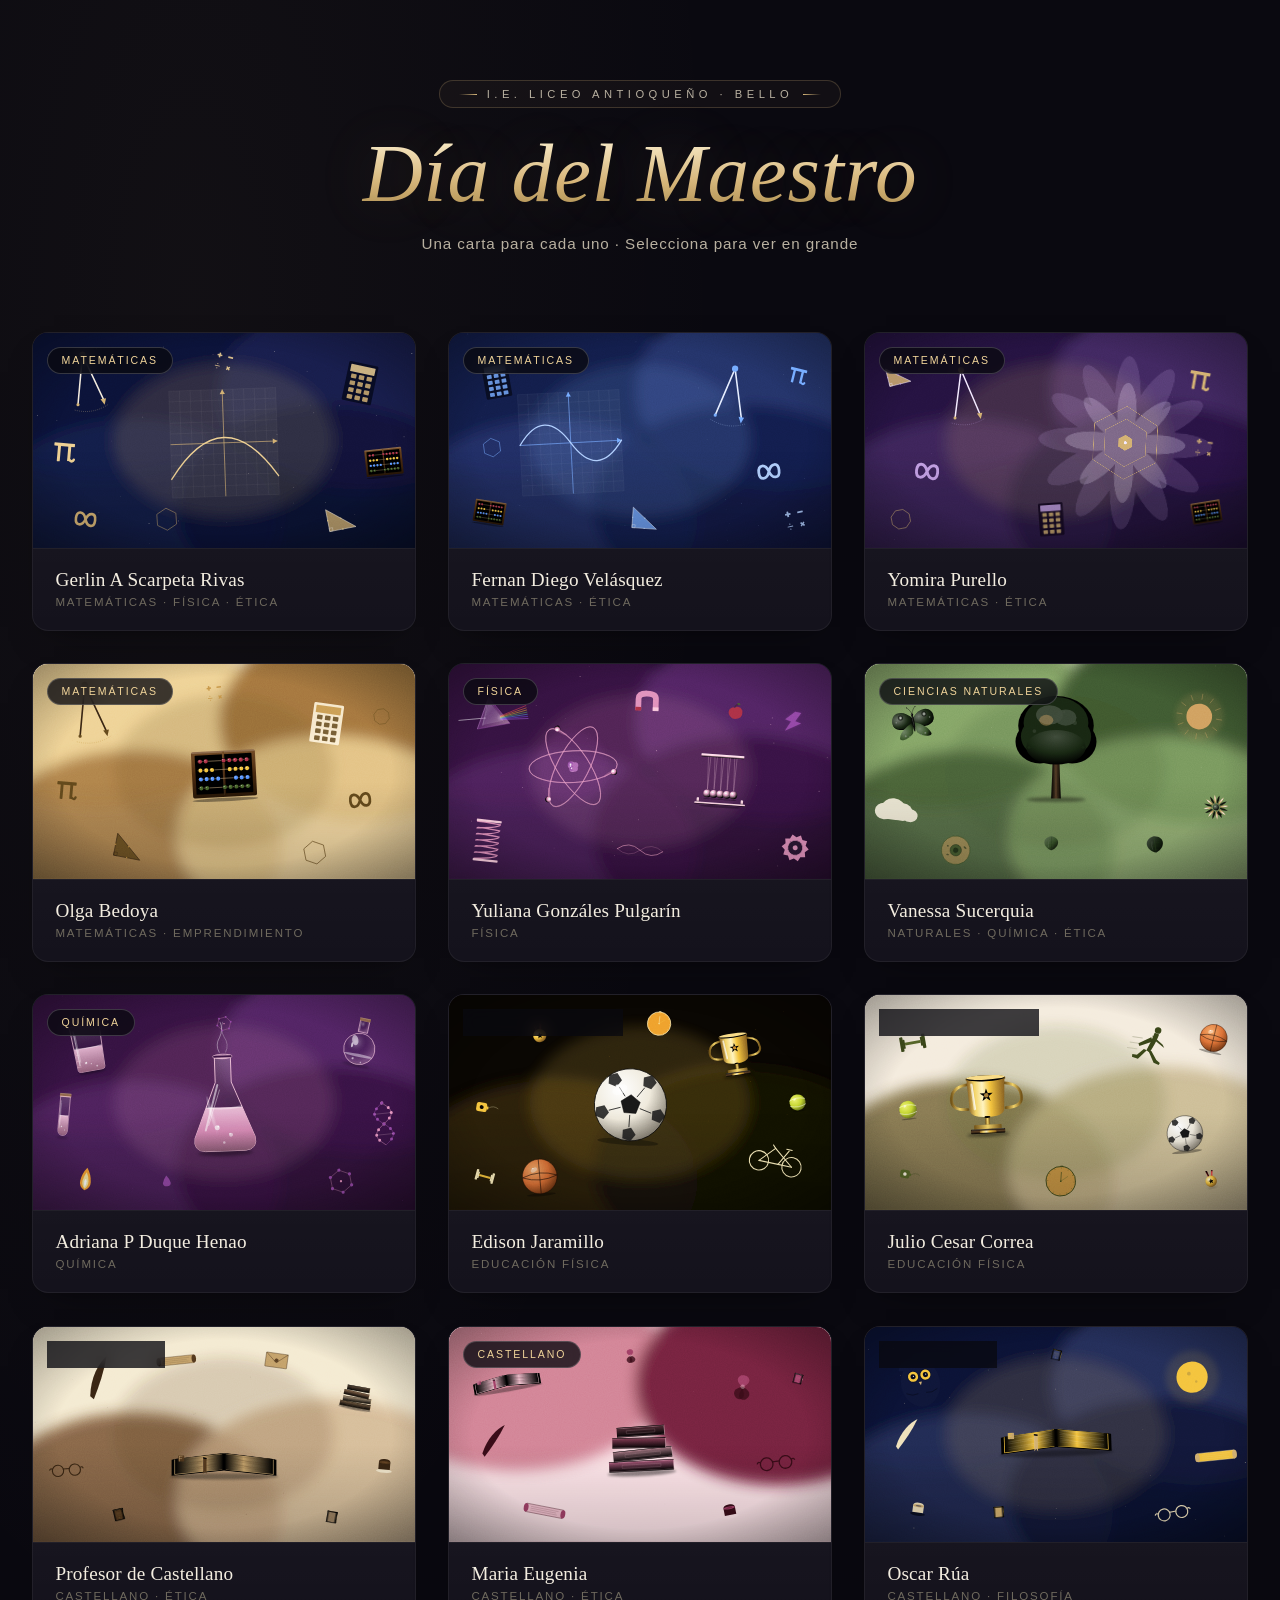
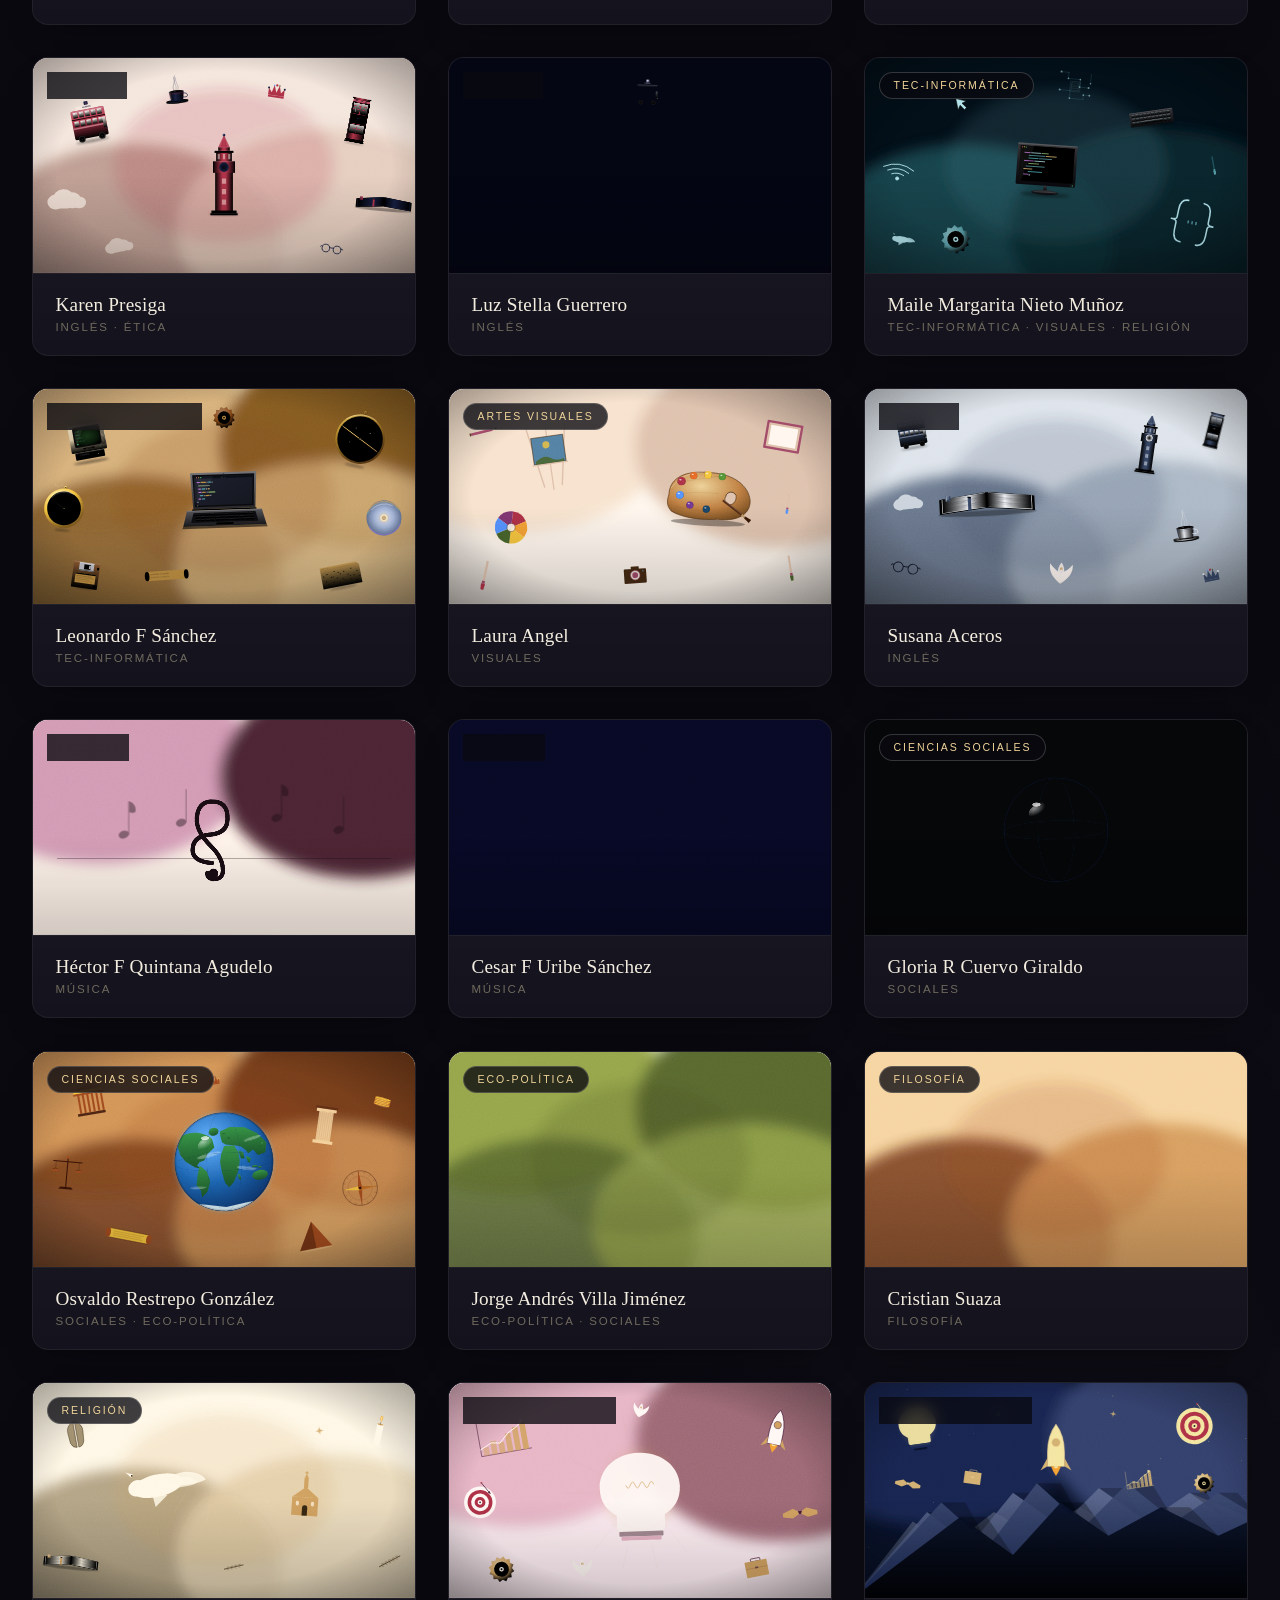
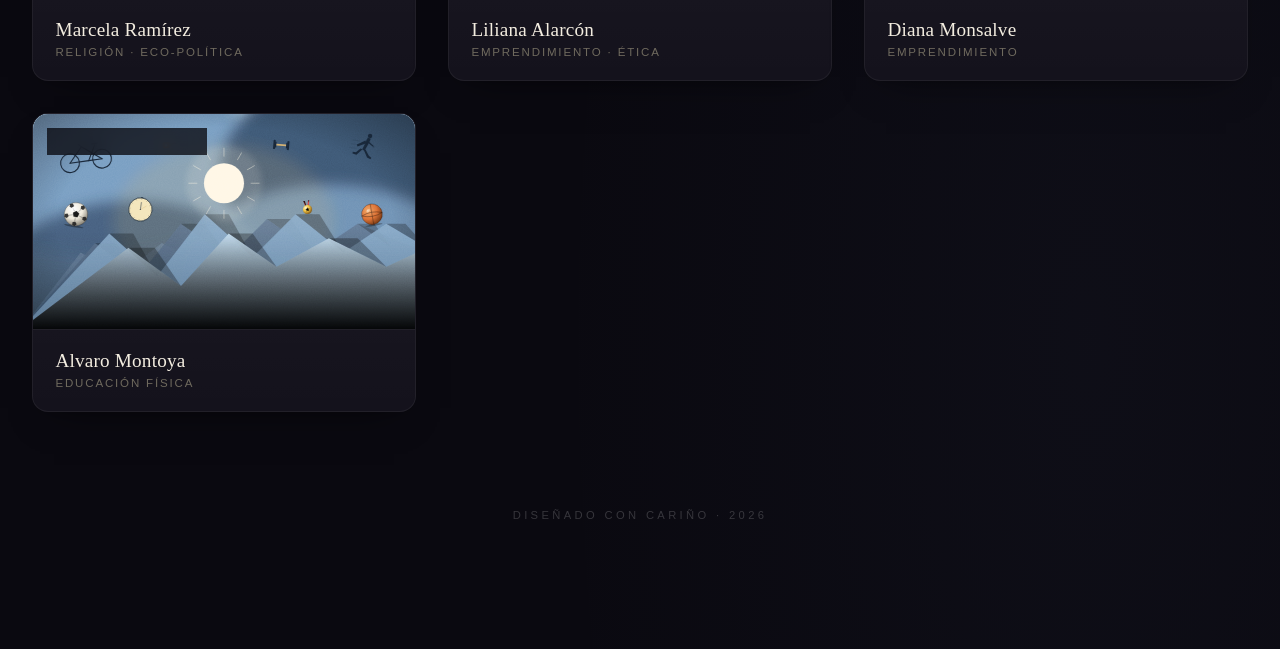
==== index.html @ 836ba392 "Día del Maestro · Galería interactiva del Liceo Antioqueño 28 cartas de homenaje, una por profesor, " ====
<!DOCTYPE html>
<html lang="es">
<head>
  <meta charset="UTF-8" />
  <meta name="viewport" content="width=device-width, initial-scale=1.0" />
  <title>Día del Maestro · I.E. Liceo Antioqueño</title>
  <link rel="preconnect" href="https://fonts.googleapis.com">
  <link rel="preconnect" href="https://fonts.gstatic.com" crossorigin>
  <link rel="stylesheet" href="assets/styles.css" />
  <link rel="preload" as="script" href="assets/palettes.js">
  <link rel="preload" as="script" href="assets/composition.js">
  <link rel="preload" as="script" href="assets/motifs.js">
  <link rel="preload" as="script" href="assets/teachers.js">
</head>
<body class="gallery-page">
  <header class="gallery-header">
    <span class="eyebrow">I.E. Liceo Antioqueño · Bello</span>
    <h1>Día del Maestro</h1>
    <p class="subtitle">Una carta para cada uno · Selecciona para ver en grande</p>
  </header>

  <main id="grid" class="grid"></main>

  <footer class="gallery-footer">
    <span>Diseñado con cariño · 2026</span>
  </footer>

  <!-- GSAP asíncrono (no bloquea) -->
  <script async src="https://cdn.jsdelivr.net/npm/gsap@3.12.5/dist/gsap.min.js"></script>

  <!-- Módulos en orden: tokens → composición → motivos → datos → render -->
  <script src="assets/palettes.js"></script>
  <script src="assets/composition.js"></script>
  <script src="assets/motifs.js"></script>
  <script src="assets/teachers.js"></script>
  <script src="assets/gallery.js" defer></script>
</body>
</html>
---- assets/styles.css ----
/* ============================================================
   STYLES · Día del Maestro · v4 (Collage + Fullscreen)
   ============================================================ */

:root {
  --bg-0: #0a0910;
  --bg-1: #14121c;
  --bg-2: #1f1c28;
  --ink: #f3ede0;
  --ink-soft: #b8b0a0;
  --ink-mute: #6f6a5e;
  --accent: #d6b67a;
  --accent-2: #f0d49a;
  --line: rgba(255,255,255,0.06);
  --line-strong: rgba(255,255,255,0.12);
  --radius-sm: 10px;
  --radius: 16px;
  --radius-lg: 22px;
  --shadow-md: 0 18px 38px -22px rgba(0,0,0,.55), 0 6px 14px -10px rgba(0,0,0,.35);
  --shadow-lg: 0 50px 100px -30px rgba(0,0,0,.7), 0 18px 36px -16px rgba(0,0,0,.5);
  --font-serif: "Cormorant Garamond", "Playfair Display", Georgia, serif;
  --font-sans: "Inter", -apple-system, BlinkMacSystemFont, "Segoe UI", Roboto, sans-serif;
  --ease-out: cubic-bezier(0.16, 1, 0.3, 1);

  --grain: url("data:image/svg+xml;utf8,<svg xmlns='http://www.w3.org/2000/svg' width='220' height='220'><filter id='n'><feTurbulence type='fractalNoise' baseFrequency='0.85' numOctaves='2' stitchTiles='stitch' seed='4'/><feColorMatrix values='0 0 0 0 0 0 0 0 0 0 0 0 0 0 0 0 0 0 0.6 0'/></filter><rect width='100%25' height='100%25' filter='url(%23n)'/></svg>");
}

* { box-sizing: border-box; margin: 0; padding: 0; }

html, body {
  background: var(--bg-0);
  color: var(--ink);
  font-family: var(--font-sans);
  min-height: 100vh;
  -webkit-font-smoothing: antialiased;
  -moz-osx-font-smoothing: grayscale;
  text-rendering: optimizeLegibility;
}

body {
  background:
    radial-gradient(ellipse 70% 60% at 15% 8%, rgba(214,182,122,0.04), transparent 60%),
    radial-gradient(ellipse 70% 60% at 85% 92%, rgba(120,140,200,0.04), transparent 60%),
    var(--bg-0);
}

button, a { font-family: inherit; color: inherit; }
a { text-decoration: none; }

/* ============================================================
   GALLERY
============================================================ */
.gallery-page { padding: 5rem 2rem 8rem; position: relative; }

.gallery-header {
  max-width: 1320px;
  margin: 0 auto 5rem;
  text-align: center;
  position: relative;
}

.gallery-header::before {
  content: '';
  position: absolute;
  inset: -40px -40px auto -40px;
  height: 240px;
  background: radial-gradient(ellipse at center, rgba(214,182,122,0.07) 0%, transparent 70%);
  filter: blur(20px);
  z-index: -1;
}

.eyebrow {
  display: inline-flex;
  align-items: center;
  gap: 0.6rem;
  font-size: 0.7rem;
  letter-spacing: 0.4em;
  text-transform: uppercase;
  color: var(--ink-soft);
  margin-bottom: 1.5rem;
  padding: 0.45rem 1.2rem;
  border: 1px solid rgba(214,182,122,0.22);
  border-radius: 999px;
  background: rgba(214,182,122,0.04);
}

.eyebrow::before, .eyebrow::after {
  content: '';
  width: 18px;
  height: 1px;
  background: linear-gradient(90deg, transparent, var(--accent));
}
.eyebrow::after { background: linear-gradient(90deg, var(--accent), transparent); }

.gallery-header h1 {
  font-family: var(--font-serif);
  font-weight: 400;
  font-style: italic;
  font-size: clamp(2.8rem, 6.5vw, 5.2rem);
  letter-spacing: 0.01em;
  line-height: 1;
  background: linear-gradient(180deg, #fff5d8 0%, #d6b67a 60%, #a88a4e 100%);
  -webkit-background-clip: text;
  background-clip: text;
  color: transparent;
  margin-bottom: 1.2rem;
  text-shadow: 0 0 60px rgba(214,182,122,0.18);
}

.subtitle {
  color: var(--ink-soft);
  font-size: 0.95rem;
  letter-spacing: 0.06em;
  font-weight: 300;
}

.grid {
  max-width: 1380px;
  margin: 0 auto;
  display: grid;
  grid-template-columns: repeat(auto-fill, minmax(320px, 1fr));
  gap: 2rem;
}

.thumb {
  display: block;
  border-radius: var(--radius);
  overflow: hidden;
  background: var(--bg-1);
  box-shadow: var(--shadow-md);
  transition: transform 0.5s var(--ease-out),
              box-shadow 0.5s var(--ease-out),
              border-color 0.3s ease;
  border: 1px solid var(--line);
  cursor: pointer;
  position: relative;
  opacity: 0;
  transform: translateY(20px);
  will-change: transform, opacity;
}

.thumb:hover {
  transform: translateY(-8px) scale(1.01);
  box-shadow: var(--shadow-lg);
  border-color: var(--line-strong);
}

.thumb-art {
  position: relative;
  width: 100%;
  aspect-ratio: 16 / 9;
  overflow: hidden;
  background: var(--bg-2);
}

.thumb-art svg {
  width: 100%;
  height: 100%;
  display: block;
  transition: transform 0.7s var(--ease-out);
  will-change: transform;
}

.thumb:hover .thumb-art svg { transform: scale(1.04); }

.thumb-art::after {
  content: '';
  position: absolute;
  inset: 0;
  background-image: var(--grain);
  background-size: 200px 200px;
  opacity: 0.16;
  mix-blend-mode: overlay;
  pointer-events: none;
}

.thumb-art::before {
  content: '';
  position: absolute;
  inset: 0;
  background: linear-gradient(180deg, transparent 55%, rgba(0,0,0,0.18) 100%);
  pointer-events: none;
  z-index: 1;
}

/* Badge de materia principal sobre el SVG */
.thumb-badge {
  position: absolute;
  top: 14px;
  left: 14px;
  z-index: 2;
  padding: 0.4rem 0.85rem;
  background: rgba(10,9,16,0.78);
  backdrop-filter: blur(8px);
  -webkit-backdrop-filter: blur(8px);
  border: 1px solid rgba(255,255,255,0.18);
  border-radius: 999px;
  font-size: 0.66rem;
  letter-spacing: 0.18em;
  text-transform: uppercase;
  color: var(--accent-2);
  font-weight: 500;
}

.thumb-info {
  padding: 1.2rem 1.4rem 1.4rem;
  border-top: 1px solid var(--line);
  background: linear-gradient(180deg, rgba(255,255,255,0.012), transparent);
}

.thumb-name {
  font-family: var(--font-serif);
  font-size: 1.2rem;
  letter-spacing: 0.01em;
  margin-bottom: 0.3rem;
  line-height: 1.2;
}

.thumb-subject {
  font-size: 0.72rem;
  letter-spacing: 0.16em;
  text-transform: uppercase;
  color: var(--ink-mute);
  font-weight: 500;
}

.gallery-footer {
  text-align: center;
  margin-top: 6rem;
  font-size: 0.7rem;
  letter-spacing: 0.3em;
  text-transform: uppercase;
  color: rgba(255,255,255,0.18);
}

/* ============================================================
   CARD VIEW · FULLSCREEN
============================================================ */
.card-page.fullscreen {
  overflow: hidden;
  height: 100vh;
  position: relative;
  background: var(--bg-0);
}

.card-stage-full {
  position: fixed;
  inset: 0;
  z-index: 1;
}

.card-art-full {
  width: 100%;
  height: 100%;
  position: relative;
  overflow: hidden;
}

/* El SVG se rasteriza una vez (vía Blob URL + <img>); el filter blur sobre
   un bitmap es órdenes de magnitud más rápido que sobre SVG inline. */
.card-art-full {
  transform: translateZ(0);
}
.card-art-full img,
.card-art-full svg {
  width: 100%;
  height: 100%;
  display: block;
  object-fit: cover;
  opacity: 0.6;
  filter: blur(6px);
}

/* Grano sutil sobre el fondo difuminado */
.card-stage-full::after {
  content: '';
  position: absolute;
  inset: 0;
  pointer-events: none;
  background-image: var(--grain);
  background-size: 260px 260px;
  opacity: 0.08;
  mix-blend-mode: overlay;
  z-index: 2;
}

/* Velo blanco translúcido encima del SVG (compensa el blur reducido) */
.card-stage-full::before {
  content: '';
  position: absolute;
  inset: 0;
  pointer-events: none;
  background:
    radial-gradient(ellipse at 50% 45%, rgba(255,255,255,0.4) 0%, rgba(255,255,255,0.6) 55%, rgba(255,255,255,0.7) 100%);
  z-index: 2;
}

/* UI superpuesta */
.back-link {
  position: fixed;
  top: 1.5rem;
  left: 1.5rem;
  display: inline-flex;
  align-items: center;
  gap: 0.5rem;
  color: var(--ink);
  font-size: 0.78rem;
  letter-spacing: 0.22em;
  text-transform: uppercase;
  padding: 0.7rem 1.2rem;
  background: rgba(10,9,16,0.6);
  border: 1px solid rgba(255,255,255,0.12);
  border-radius: 999px;
  backdrop-filter: blur(12px);
  -webkit-backdrop-filter: blur(12px);
  z-index: 10;
  transition: all 0.3s var(--ease-out);
}
.back-link:hover {
  background: rgba(10,9,16,0.85);
  transform: translateX(-2px);
}

.card-counter {
  position: fixed;
  top: 1.6rem;
  right: 1.5rem;
  font-size: 0.75rem;
  letter-spacing: 0.25em;
  color: var(--ink-soft);
  padding: 0.7rem 1.2rem;
  background: rgba(10,9,16,0.6);
  border: 1px solid rgba(255,255,255,0.12);
  border-radius: 999px;
  backdrop-filter: blur(12px);
  -webkit-backdrop-filter: blur(12px);
  z-index: 10;
}
.card-counter b { color: var(--accent-2); font-weight: 500; }

.card-nav {
  position: fixed;
  top: 50%;
  transform: translateY(-50%);
  width: 100%;
  display: flex;
  justify-content: space-between;
  padding: 0 1.5rem;
  pointer-events: none;
  z-index: 10;
}

.nav-btn {
  pointer-events: auto;
  width: 56px;
  height: 56px;
  border-radius: 50%;
  background: rgba(10,9,16,0.6);
  border: 1px solid rgba(255,255,255,0.14);
  color: var(--ink);
  font-size: 1.6rem;
  line-height: 1;
  cursor: pointer;
  backdrop-filter: blur(12px);
  -webkit-backdrop-filter: blur(12px);
  transition: all 0.3s var(--ease-out);
  display: grid;
  place-items: center;
}
.nav-btn:hover {
  background: rgba(10,9,16,0.85);
  transform: scale(1.08);
}
.nav-btn:active { transform: scale(0.95); }

/* Panel central translúcido con el mensaje */
.card-message-panel {
  position: fixed;
  inset: 0;
  display: flex;
  align-items: center;
  justify-content: center;
  z-index: 5;
  pointer-events: none;
  padding: 2rem;
}

.card-message-inner {
  pointer-events: auto;
  position: relative;
  background: rgba(255, 255, 255, 0.78);
  backdrop-filter: blur(10px) saturate(1.2);
  -webkit-backdrop-filter: blur(10px) saturate(1.2);
  border: 1px solid rgba(255, 255, 255, 0.7);
  border-radius: 14px;
  padding: clamp(2.5rem, 5vw, 4.5rem) clamp(2rem, 6vw, 5.5rem);
  max-width: 720px;
  width: 100%;
  text-align: center;
  box-shadow:
    0 30px 100px -20px rgba(40, 30, 10, 0.35),
    0 0 0 1px rgba(255, 255, 255, 0.4) inset;
}

/* Marco decorativo interior */
.card-message-inner::before {
  content: '';
  position: absolute;
  inset: 14px;
  border: 1px solid rgba(80, 60, 30, 0.18);
  border-radius: 8px;
  pointer-events: none;
}

.card-subject-tag {
  display: inline-block;
  font-family: var(--font-sans, 'Inter', sans-serif);
  font-size: 0.7rem;
  letter-spacing: 0.4em;
  text-transform: uppercase;
  font-weight: 600;
  color: #6a4a18;
  padding: 0.35rem 1.1rem;
  border: 1px solid rgba(106, 74, 24, 0.35);
  border-radius: 999px;
  background: rgba(255, 250, 235, 0.4);
  margin-bottom: 1.6rem;
}

.card-divider {
  width: 56px;
  height: 1px;
  background: linear-gradient(90deg, transparent, rgba(80, 50, 10, 0.55), transparent);
  margin: 0 auto 1.6rem;
}

.card-greeting {
  font-family: var(--font-serif, 'Cormorant Garamond', serif);
  font-weight: 400;
  font-style: italic;
  font-size: clamp(2.6rem, 5vw, 3.8rem);
  line-height: 1.05;
  letter-spacing: -0.5px;
  color: #1c1408;
  margin: 0 0 1.4rem;
}

.card-poem-line {
  font-family: var(--font-serif, 'Cormorant Garamond', serif);
  font-style: italic;
  font-weight: 500;
  font-size: clamp(1.15rem, 1.6vw, 1.4rem);
  line-height: 1.4;
  color: #3a2810;
  max-width: 520px;
  margin: 0 auto 1.6rem;
}

.card-poem-body {
  font-family: var(--font-sans, 'Inter', sans-serif);
  font-size: clamp(0.85rem, 1vw, 0.95rem);
  line-height: 1.85;
  color: #4a3a22;
  white-space: pre-line;
  max-width: 460px;
  margin: 0 auto;
  font-weight: 400;
}

.card-divider-small {
  width: 32px;
  height: 1px;
  background: rgba(80, 50, 10, 0.35);
  margin: 1.8rem auto 1.2rem;
}

.card-name {
  font-family: var(--font-serif, 'Cormorant Garamond', serif);
  font-style: italic;
  font-weight: 500;
  font-size: clamp(1.3rem, 2vw, 1.65rem);
  line-height: 1.1;
  color: #1c1408;
  letter-spacing: 0.01em;
}

.card-name-eyebrow {
  display: block;
  font-family: var(--font-sans, 'Inter', sans-serif);
  font-style: normal;
  font-size: 0.65rem;
  letter-spacing: 0.35em;
  text-transform: uppercase;
  color: #7a5a30;
  font-weight: 500;
  margin-bottom: 0.4rem;
}

/* ============================================================
   RESPONSIVE
============================================================ */
@media (max-width: 720px) {
  .gallery-page { padding: 3rem 1rem 5rem; }
  .gallery-header { margin-bottom: 3rem; }
  .grid { gap: 1.4rem; grid-template-columns: repeat(auto-fill, minmax(280px, 1fr)); }
  .nav-btn { width: 44px; height: 44px; }
  .back-link, .card-counter { font-size: 0.7rem; padding: 0.55rem 1rem; }
  .card-message-inner { padding: 2rem 1.6rem; }
  .card-message-inner::before { inset: 8px; }
}

/* Ajustar UI flotante para que sea legible sobre el fondo blanco difuminado */
.card-page.fullscreen .back-link,
.card-page.fullscreen .card-counter,
.card-page.fullscreen .nav-btn {
  background: rgba(20, 14, 6, 0.55);
  color: #fff8e8;
  border-color: rgba(255, 245, 220, 0.25);
}
.card-page.fullscreen .back-link:hover,
.card-page.fullscreen .nav-btn:hover {
  background: rgba(20, 14, 6, 0.75);
}

@media (prefers-reduced-motion: reduce) {
  * { transition: none !important; animation: none !important; }
}

@import url('https://fonts.googleapis.com/css2?family=Cormorant+Garamond:ital,wght@0,400;0,500;1,400;1,500&family=Inter:wght@300;400;500;600&display=swap');
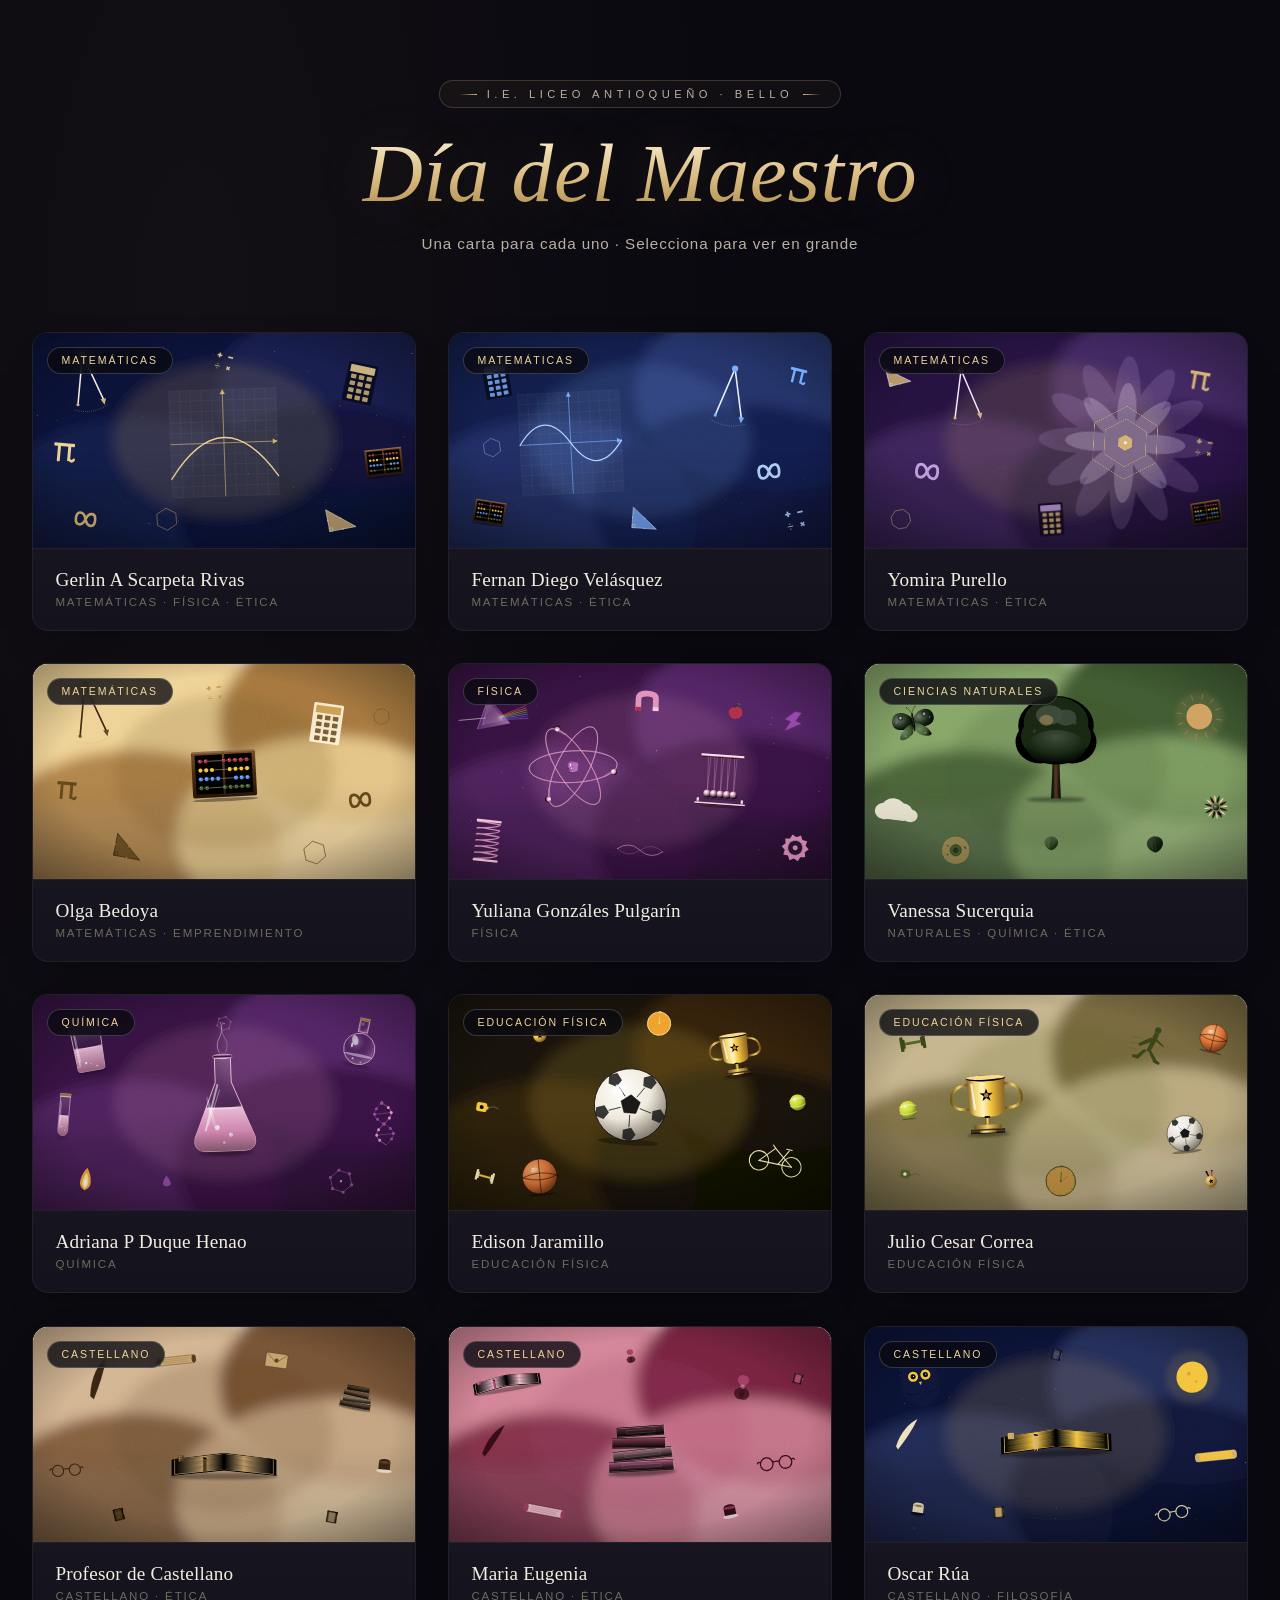
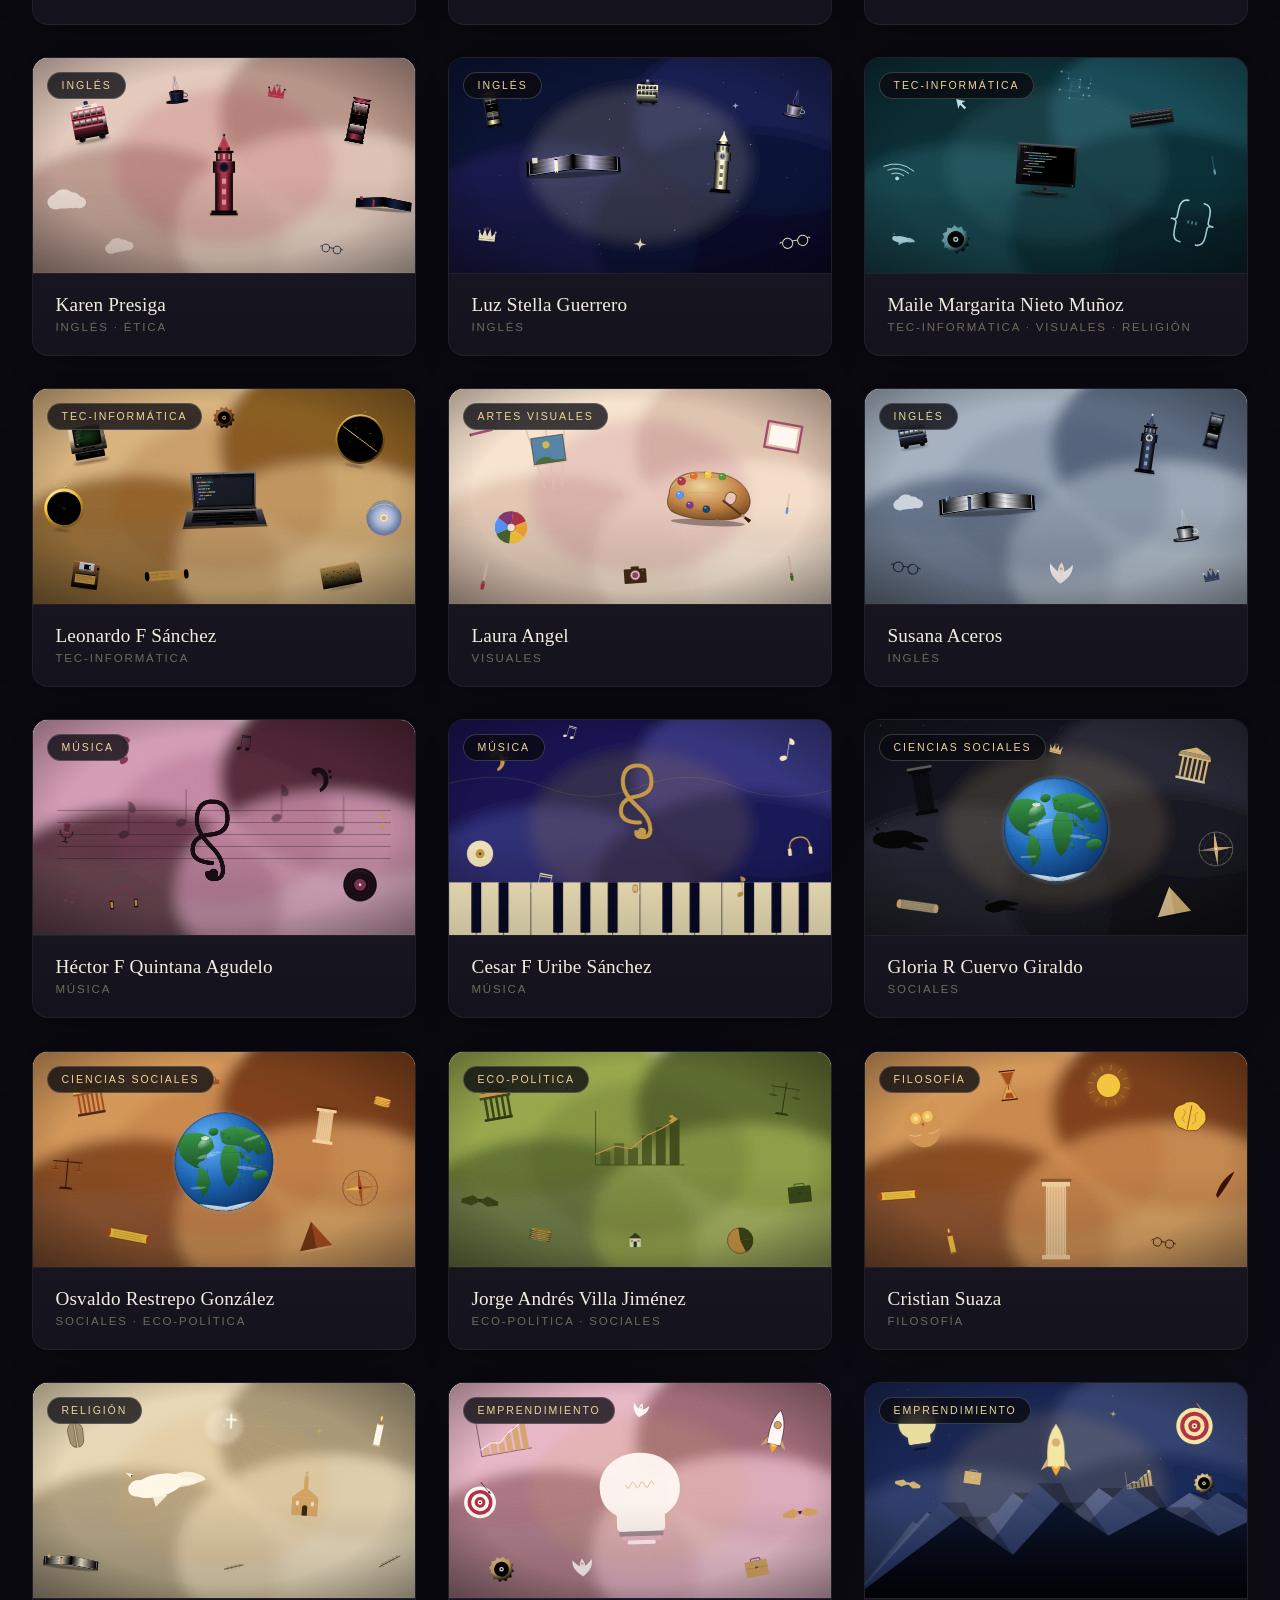
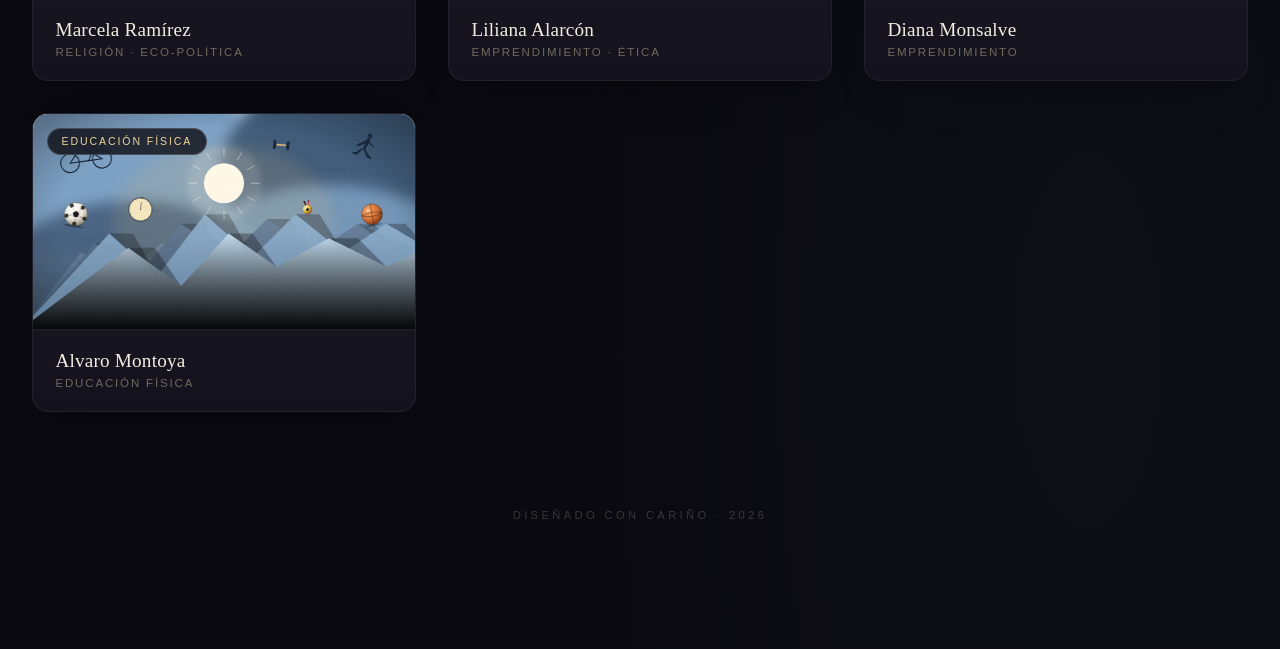
==== commit d9261821: "Estilos móviles + QR code Mobile: - Breakpoints en 900/560/380 px con escalado tipográfico fino - Ga" ====
--- a/index.html
+++ b/index.html
@@ -2,7 +2,8 @@
 <html lang="es">
 <head>
   <meta charset="UTF-8" />
-  <meta name="viewport" content="width=device-width, initial-scale=1.0" />
+  <meta name="viewport" content="width=device-width, initial-scale=1.0, viewport-fit=cover" />
+  <meta name="theme-color" content="#0a0910" />
   <title>Día del Maestro · I.E. Liceo Antioqueño</title>
   <link rel="preconnect" href="https://fonts.googleapis.com">
   <link rel="preconnect" href="https://fonts.gstatic.com" crossorigin>
--- a/assets/styles.css
+++ b/assets/styles.css
@@ -239,6 +239,7 @@
 .card-page.fullscreen {
   overflow: hidden;
   height: 100vh;
+  height: 100dvh; /* respeta barras del navegador móvil (iOS Safari, etc.) */
   position: relative;
   background: var(--bg-0);
 }
@@ -496,19 +497,6 @@
   margin-bottom: 0.4rem;
 }
 
-/* ============================================================
-   RESPONSIVE
-============================================================ */
-@media (max-width: 720px) {
-  .gallery-page { padding: 3rem 1rem 5rem; }
-  .gallery-header { margin-bottom: 3rem; }
-  .grid { gap: 1.4rem; grid-template-columns: repeat(auto-fill, minmax(280px, 1fr)); }
-  .nav-btn { width: 44px; height: 44px; }
-  .back-link, .card-counter { font-size: 0.7rem; padding: 0.55rem 1rem; }
-  .card-message-inner { padding: 2rem 1.6rem; }
-  .card-message-inner::before { inset: 8px; }
-}
-
 /* Ajustar UI flotante para que sea legible sobre el fondo blanco difuminado */
 .card-page.fullscreen .back-link,
 .card-page.fullscreen .card-counter,
@@ -522,6 +510,149 @@
   background: rgba(20, 14, 6, 0.75);
 }
 
+/* ============================================================
+   RESPONSIVE
+============================================================ */
+
+/* Tablet (≤ 900px): 2 columnas + headroom */
+@media (max-width: 900px) {
+  .gallery-page { padding: 3.5rem 1.4rem 5rem; }
+  .gallery-header { margin-bottom: 3.5rem; }
+  .grid {
+    gap: 1.4rem;
+    grid-template-columns: repeat(auto-fill, minmax(260px, 1fr));
+  }
+  .card-message-inner { padding: 2.4rem 2rem; max-width: 560px; }
+}
+
+/* Celular (≤ 560px): foco en una columna, panel y UI compactos */
+@media (max-width: 560px) {
+  /* Gallery */
+  .gallery-page { padding: 2.5rem 0.9rem 4rem; }
+  .gallery-header { margin-bottom: 2.2rem; }
+  .eyebrow {
+    font-size: 0.6rem;
+    letter-spacing: 0.32em;
+    padding: 0.4rem 0.95rem;
+    margin-bottom: 1.1rem;
+  }
+  .gallery-header h1 { font-size: clamp(2.4rem, 11vw, 3.2rem); margin-bottom: 0.8rem; }
+  .subtitle { font-size: 0.82rem; padding: 0 0.6rem; }
+  .grid {
+    gap: 1.1rem;
+    grid-template-columns: 1fr; /* una sola columna */
+  }
+  .thumb-info { padding: 1rem 1.1rem 1.15rem; }
+  .thumb-name { font-size: 1.08rem; }
+  .thumb-subject { font-size: 0.66rem; letter-spacing: 0.14em; }
+  .thumb-badge {
+    top: 10px;
+    left: 10px;
+    font-size: 0.58rem;
+    letter-spacing: 0.14em;
+    padding: 0.32rem 0.7rem;
+  }
+
+  /* Card view */
+  .back-link {
+    top: max(0.7rem, env(safe-area-inset-top));
+    left: max(0.7rem, env(safe-area-inset-left));
+    font-size: 0.6rem;
+    letter-spacing: 0.18em;
+    padding: 0.45rem 0.8rem;
+    gap: 0.35rem;
+  }
+  .back-link span { display: none; } /* solo flecha en celular */
+  .back-link svg { width: 16px; height: 16px; }
+
+  .card-counter {
+    top: max(0.7rem, env(safe-area-inset-top));
+    right: max(0.7rem, env(safe-area-inset-right));
+    font-size: 0.62rem;
+    letter-spacing: 0.18em;
+    padding: 0.42rem 0.75rem;
+  }
+
+  /* Botones de nav abajo y centrados (más ergonómico al sostener el celular) */
+  .card-nav {
+    top: auto;
+    bottom: max(1rem, env(safe-area-inset-bottom));
+    transform: none;
+    width: 100%;
+    left: 0;
+    right: 0;
+    gap: 1.2rem;
+    padding: 0;
+    display: flex;
+    justify-content: center;
+  }
+  .nav-btn {
+    width: 48px;
+    height: 48px;
+    font-size: 1.4rem;
+  }
+
+  /* Panel de mensaje: márgenes pequeños y tipografía calibrada */
+  .card-message-panel { padding: 0.8rem; }
+  .card-message-inner {
+    padding: 1.5rem 1.15rem 1.8rem;
+    border-radius: 12px;
+    max-height: calc(100dvh - 6.5rem);
+    overflow-y: auto;
+    -webkit-overflow-scrolling: touch;
+  }
+  .card-message-inner::before { inset: 6px; border-radius: 7px; }
+  .card-subject-tag {
+    font-size: 0.55rem;
+    letter-spacing: 0.28em;
+    padding: 0.3rem 0.85rem;
+    margin-bottom: 1rem;
+  }
+  .card-divider { width: 42px; margin: 0 auto 1rem; }
+  .card-greeting {
+    font-size: clamp(1.85rem, 8vw, 2.4rem);
+    line-height: 1.05;
+    margin-bottom: 1rem;
+  }
+  .card-poem-line {
+    font-size: clamp(0.95rem, 4vw, 1.1rem);
+    line-height: 1.4;
+    margin-bottom: 1rem;
+    max-width: 100%;
+  }
+  .card-poem-body {
+    font-size: 0.78rem;
+    line-height: 1.7;
+    max-width: 100%;
+  }
+  .card-divider-small { margin: 1.1rem auto 0.7rem; }
+  .card-name { font-size: 1.1rem; }
+  .card-name-eyebrow { font-size: 0.56rem; letter-spacing: 0.3em; margin-bottom: 0.25rem; }
+}
+
+/* Móvil muy pequeño (≤ 380px) */
+@media (max-width: 380px) {
+  .card-greeting { font-size: 1.75rem; }
+  .card-poem-line { font-size: 0.95rem; }
+  .card-poem-body { font-size: 0.74rem; line-height: 1.65; }
+  .card-message-inner { padding: 1.25rem 0.95rem 1.5rem; }
+}
+
+/* Orientación apaisada en celular: panel más compacto verticalmente */
+@media (max-height: 480px) and (orientation: landscape) {
+  .card-message-inner {
+    padding: 1.2rem 2rem;
+    max-height: 88dvh;
+    overflow-y: auto;
+  }
+  .card-greeting { font-size: 1.6rem; margin-bottom: 0.7rem; }
+  .card-subject-tag { margin-bottom: 0.7rem; }
+  .card-divider { margin-bottom: 0.7rem; }
+  .card-poem-line { margin-bottom: 0.7rem; font-size: 0.95rem; }
+  .card-poem-body { font-size: 0.75rem; line-height: 1.55; }
+  .card-divider-small { margin: 0.8rem auto 0.5rem; }
+}
+
 @media (prefers-reduced-motion: reduce) {
   * { transition: none !important; animation: none !important; }
 }
